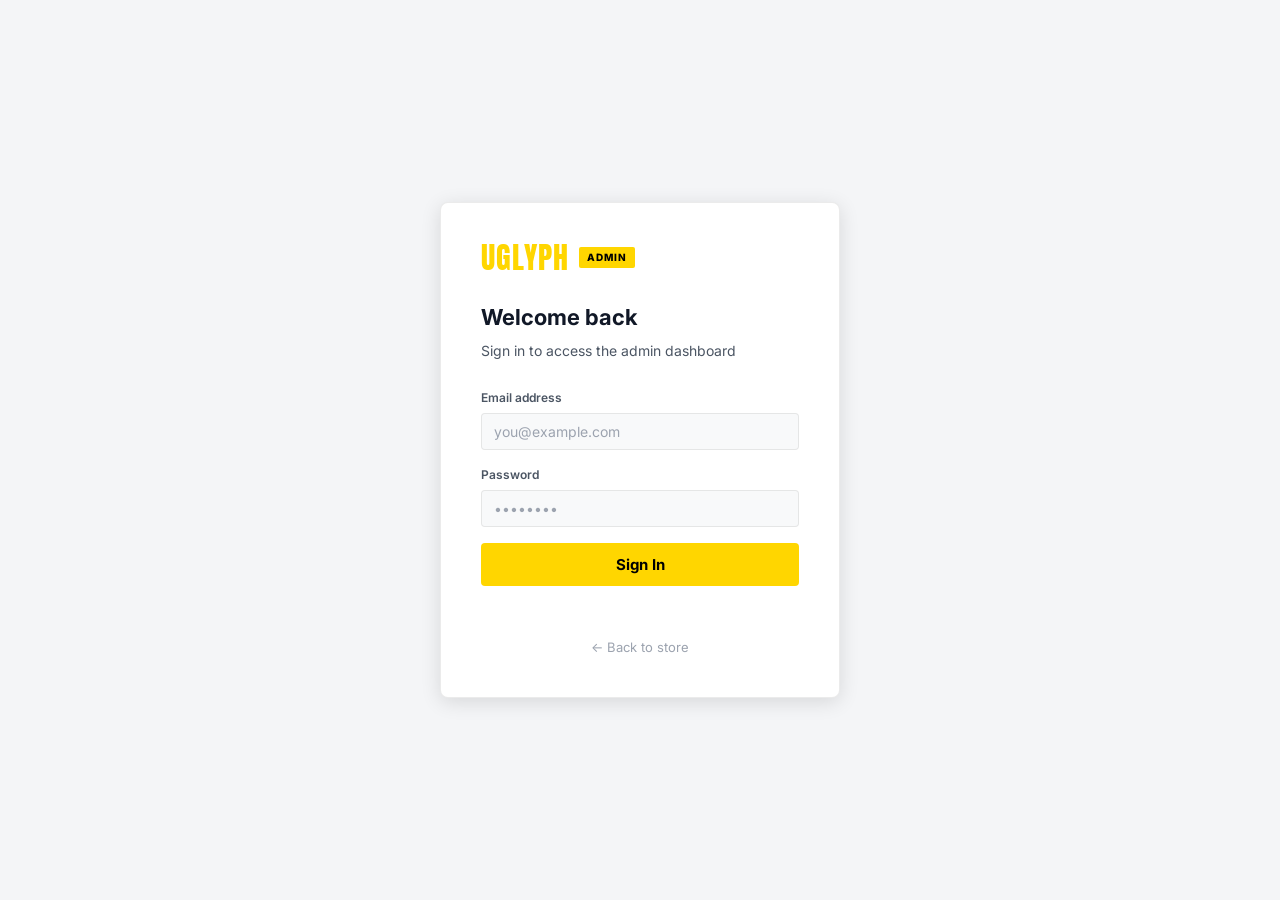
==== admin.html @ 0234ae50 "admin" ====
<!DOCTYPE html>
<html lang="en">
<head>
    <meta charset="UTF-8">
    <meta name="viewport" content="width=device-width, initial-scale=1.0">
    <title>UGLYPH Admin</title>
    <link rel="preconnect" href="https://fonts.googleapis.com">
    <link rel="preconnect" href="https://fonts.gstatic.com" crossorigin>
    <link href="https://fonts.googleapis.com/css2?family=Anton&family=Inter:wght@400;500;600;700&family=JetBrains+Mono:wght@400;500;700&display=swap" rel="stylesheet">
    <link rel="stylesheet" href="admin.css">
</head>
<body>

<!-- ======================================================  AUTH GATE  -->
<div id="authGate" class="auth-screen">
    <div class="auth-card">
        <div class="auth-brand">
            <span class="brand-font auth-logo">UGLYPH</span>
            <span class="auth-pill">ADMIN</span>
        </div>
        <h1 class="auth-title">Welcome back</h1>
        <p class="auth-subtitle">Sign in to access the admin dashboard</p>
        <form id="adminLoginForm" class="auth-form">
            <div class="field-group">
                <label class="field-label">Email address</label>
                <input type="email" id="adminEmail" class="field-input" placeholder="you@example.com" required autocomplete="email">
            </div>
            <div class="field-group">
                <label class="field-label">Password</label>
                <input type="password" id="adminPassword" class="field-input" placeholder="••••••••" required autocomplete="current-password">
            </div>
            <button type="submit" class="btn-primary btn-full">Sign In</button>
        </form>
        <p id="authStatus" class="auth-feedback"></p>
        <a href="index.html" class="auth-back">← Back to store</a>
    </div>
</div>

<!-- ====================================================== ACCESS DENIED  -->
<div id="accessDenied" class="auth-screen" style="display:none;">
    <div class="auth-card denied-card">
        <div class="denied-icon">🔒</div>
        <h1 class="auth-title">Access Denied</h1>
        <p class="auth-subtitle">Your account doesn't have admin privileges.</p>
        <div class="denied-hint">
            <p>Run this SQL in Supabase to grant access:</p>
            <code>UPDATE auth.users SET raw_app_meta_data = raw_app_meta_data || '{"role":"admin"}' WHERE email = 'your@email.com';</code>
        </div>
        <button id="deniedLogoutBtn" class="btn-outline btn-full">Logout & Try Again</button>
    </div>
</div>

<!-- ====================================================== ADMIN PANEL  -->
<div id="adminPanel" class="admin-layout" style="display:none;">

    <!-- Sidebar -->
    <aside class="sidebar" id="sidebar">
        <div class="sidebar-top">
            <div class="sidebar-brand">
                <a href="index.html" class="sidebar-logo-link">
                    <span class="brand-font sidebar-logo">UGLYPH</span>
                </a>
                <span class="sidebar-role-pill">ADMIN</span>
            </div>

            <nav class="sidebar-nav">
                <button class="nav-item active" data-tab="dashboard">
                    <svg width="18" height="18" viewBox="0 0 24 24" fill="none" stroke="currentColor" stroke-width="2" stroke-linecap="round"><rect x="3" y="3" width="7" height="7" rx="1"/><rect x="14" y="3" width="7" height="7" rx="1"/><rect x="14" y="14" width="7" height="7" rx="1"/><rect x="3" y="14" width="7" height="7" rx="1"/></svg>
                    <span>Dashboard</span>
                </button>
                <button class="nav-item" data-tab="products">
                    <svg width="18" height="18" viewBox="0 0 24 24" fill="none" stroke="currentColor" stroke-width="2" stroke-linecap="round"><path d="M6 2L3 6v14a2 2 0 0 0 2 2h14a2 2 0 0 0 2-2V6l-3-4z"/><line x1="3" y1="6" x2="21" y2="6"/><path d="M16 10a4 4 0 0 1-8 0"/></svg>
                    <span>Products</span>
                </button>
                <button class="nav-item" data-tab="orders">
                    <svg width="18" height="18" viewBox="0 0 24 24" fill="none" stroke="currentColor" stroke-width="2" stroke-linecap="round"><path d="M9 11l3 3L22 4"/><path d="M21 12v7a2 2 0 0 1-2 2H5a2 2 0 0 1-2-2V5a2 2 0 0 1 2-2h11"/></svg>
                    <span>Orders</span>
                    <span id="pendingBadge" class="nav-badge" style="display:none;"></span>
                </button>
                <button class="nav-item" data-tab="events">
                    <svg width="18" height="18" viewBox="0 0 24 24" fill="none" stroke="currentColor" stroke-width="2" stroke-linecap="round"><rect x="3" y="4" width="18" height="18" rx="2"/><line x1="16" y1="2" x2="16" y2="6"/><line x1="8" y1="2" x2="8" y2="6"/><line x1="3" y1="10" x2="21" y2="10"/></svg>
                    <span>Events</span>
                </button>
            </nav>
        </div>

        <div class="sidebar-bottom">
            <div class="user-card">
                <div class="user-avatar" id="userAvatarInitial">A</div>
                <div class="user-info">
                    <p id="adminUserDisplay" class="user-email">Loading...</p>
                    <p class="user-role">Administrator</p>
                </div>
            </div>
            <button id="adminLogoutBtn" class="sidebar-logout">
                <svg width="16" height="16" viewBox="0 0 24 24" fill="none" stroke="currentColor" stroke-width="2" stroke-linecap="round"><path d="M9 21H5a2 2 0 0 1-2-2V5a2 2 0 0 1 2-2h4"/><polyline points="16 17 21 12 16 7"/><line x1="21" y1="12" x2="9" y2="12"/></svg>
                Sign out
            </button>
        </div>
    </aside>

    <!-- Mobile overlay -->
    <div class="sidebar-overlay" id="sidebarOverlay" onclick="closeSidebar()"></div>

    <!-- Main content -->
    <div class="main-wrap">

        <!-- Topbar -->
        <header class="topbar">
            <div class="topbar-left">
                <button class="hamburger" id="hamburgerBtn" onclick="toggleSidebar()">
                    <svg width="20" height="20" viewBox="0 0 24 24" fill="none" stroke="currentColor" stroke-width="2.5" stroke-linecap="round"><line x1="3" y1="6" x2="21" y2="6"/><line x1="3" y1="12" x2="21" y2="12"/><line x1="3" y1="18" x2="21" y2="18"/></svg>
                </button>
                <h1 id="pageTitle" class="page-title">Dashboard</h1>
            </div>
            <div id="topbarAction" class="topbar-action"></div>
        </header>

        <!-- Tab panels -->
        <main class="content">

            <!-- ===================================================== DASHBOARD -->
            <div class="tab-panel active" id="tab-dashboard">

                <div class="stats-grid">
                    <div class="stat-card">
                        <div class="stat-icon stat-icon-blue">
                            <svg width="20" height="20" viewBox="0 0 24 24" fill="none" stroke="currentColor" stroke-width="2" stroke-linecap="round"><path d="M6 2L3 6v14a2 2 0 0 0 2 2h14a2 2 0 0 0 2-2V6l-3-4z"/><line x1="3" y1="6" x2="21" y2="6"/></svg>
                        </div>
                        <div>
                            <p class="stat-label">Total Orders</p>
                            <p class="stat-value" id="kpiTotal">—</p>
                        </div>
                    </div>
                    <div class="stat-card stat-card-warn">
                        <div class="stat-icon stat-icon-orange">
                            <svg width="20" height="20" viewBox="0 0 24 24" fill="none" stroke="currentColor" stroke-width="2" stroke-linecap="round"><circle cx="12" cy="12" r="10"/><line x1="12" y1="8" x2="12" y2="12"/><line x1="12" y1="16" x2="12.01" y2="16"/></svg>
                        </div>
                        <div>
                            <p class="stat-label">Pending Verification</p>
                            <p class="stat-value" id="kpiPending">—</p>
                        </div>
                    </div>
                    <div class="stat-card">
                        <div class="stat-icon stat-icon-purple">
                            <svg width="20" height="20" viewBox="0 0 24 24" fill="none" stroke="currentColor" stroke-width="2" stroke-linecap="round"><path d="M20.59 13.41l-7.17 7.17a2 2 0 0 1-2.83 0L2 12V2h10l8.59 8.59a2 2 0 0 1 0 2.82z"/><line x1="7" y1="7" x2="7.01" y2="7"/></svg>
                        </div>
                        <div>
                            <p class="stat-label">Active Products</p>
                            <p class="stat-value" id="kpiProducts">—</p>
                        </div>
                    </div>
                    <div class="stat-card stat-card-success">
                        <div class="stat-icon stat-icon-green">
                            <svg width="20" height="20" viewBox="0 0 24 24" fill="none" stroke="currentColor" stroke-width="2" stroke-linecap="round"><line x1="12" y1="1" x2="12" y2="23"/><path d="M17 5H9.5a3.5 3.5 0 0 0 0 7h5a3.5 3.5 0 0 1 0 7H6"/></svg>
                        </div>
                        <div>
                            <p class="stat-label">Confirmed Revenue</p>
                            <p class="stat-value" id="kpiRevenue">—</p>
                        </div>
                    </div>
                </div>

                <div class="section-card">
                    <div class="section-card-header">
                        <h2 class="section-card-title">Recent Orders</h2>
                        <button class="btn-ghost" onclick="switchTab('orders')">View all →</button>
                    </div>
                    <div id="recentOrdersList">
                        <div class="skeleton-list">
                            <div class="skeleton-row"></div>
                            <div class="skeleton-row"></div>
                            <div class="skeleton-row"></div>
                        </div>
                    </div>
                </div>

            </div>

            <!-- ===================================================== PRODUCTS -->
            <div class="tab-panel" id="tab-products">

                <!-- Add/Edit Product Form -->
                <div id="productForm" class="form-card" style="display:none;">
                    <div class="form-card-header">
                        <div>
                            <h2 class="form-card-title" id="productFormTitle">Add New Product</h2>
                            <p class="form-card-sub">Fill in the details below to add a product to the surplus market.</p>
                        </div>
                        <button class="icon-btn" id="closeProductForm" title="Close">
                            <svg width="18" height="18" viewBox="0 0 24 24" fill="none" stroke="currentColor" stroke-width="2.5" stroke-linecap="round"><line x1="18" y1="6" x2="6" y2="18"/><line x1="6" y1="6" x2="18" y2="18"/></svg>
                        </button>
                    </div>
                    <input type="hidden" id="editProductId">

                    <div class="form-body">
                        <div class="form-section-block">
                            <h3 class="form-section-label">Product Info</h3>
                            <div class="form-grid-2">
                                <div class="field-group">
                                    <label class="field-label">Product Name <span class="required">*</span></label>
                                    <input type="text" id="pName" class="field-input" placeholder="e.g. Century Tuna Flakes">
                                </div>
                                <div class="field-group">
                                    <label class="field-label">Crate Code / SKU</label>
                                    <input type="text" id="pCrateCode" class="field-input" placeholder="e.g. CTF-185-SR">
                                </div>
                                <div class="field-group span-2">
                                    <label class="field-label">Description</label>
                                    <textarea id="pDesc" class="field-input field-textarea" placeholder="Describe this surplus batch..."></textarea>
                                </div>
                                <div class="field-group span-2">
                                    <label class="field-label">Image URL <span class="field-optional">(optional)</span></label>
                                    <input type="url" id="pImage" class="field-input" placeholder="https://...">
                                </div>
                            </div>
                        </div>

                        <div class="form-section-block">
                            <h3 class="form-section-label">Pricing</h3>
                            <div class="pricing-panel">
                                <div class="pricing-panel-row">
                                    <div class="field-group">
                                        <label class="field-label">Regular Price (₱ / kg) <span class="required">*</span></label>
                                        <div class="input-prefix-wrap">
                                            <span class="input-prefix">₱</span>
                                            <input type="number" id="pMarketPrice" class="field-input has-prefix" placeholder="0.00" step="0.01" min="0">
                                        </div>
                                    </div>
                                    <div class="pricing-arrow">
                                        <svg width="20" height="20" viewBox="0 0 24 24" fill="none" stroke="currentColor" stroke-width="2" stroke-linecap="round"><line x1="5" y1="12" x2="19" y2="12"/><polyline points="12 5 19 12 12 19"/></svg>
                                    </div>
                                    <div class="field-group">
                                        <label class="field-label">Discount %</label>
                                        <div class="input-suffix-wrap">
                                            <input type="number" id="pDiscountPct" class="field-input has-suffix" placeholder="e.g. 40" step="1" min="0" max="99">
                                            <span class="input-suffix">%</span>
                                        </div>
                                        <p class="field-hint">Auto-calculates surplus price</p>
                                    </div>
                                    <div class="pricing-arrow">
                                        <svg width="20" height="20" viewBox="0 0 24 24" fill="none" stroke="currentColor" stroke-width="2" stroke-linecap="round"><line x1="5" y1="12" x2="19" y2="12"/><polyline points="12 5 19 12 12 19"/></svg>
                                    </div>
                                    <div class="field-group">
                                        <label class="field-label">Surplus Price (₱ / kg) <span class="required">*</span></label>
                                        <div class="input-prefix-wrap">
                                            <span class="input-prefix surplus-prefix">₱</span>
                                            <input type="number" id="pRescuePrice" class="field-input has-prefix surplus-input" placeholder="0.00" step="0.01" min="0">
                                        </div>
                                    </div>
                                </div>
                                <div class="field-group" style="max-width:240px;">
                                    <label class="field-label">Max Qty per Customer (kg)</label>
                                    <input type="number" id="pMaxQty" class="field-input" placeholder="0 = no limit" step="1" min="0" value="0">
                                </div>
                            </div>
                        </div>

                        <div class="form-section-block">
                            <div class="form-section-head-row">
                                <div>
                                    <h3 class="form-section-label">Variants & Stock</h3>
                                    <p class="field-hint">Define available pack types and their stock levels in kg.</p>
                                </div>
                                <button type="button" class="btn-ghost-sm" id="addVariantRowBtn">+ Add variant</button>
                            </div>
                            <div class="variants-header">
                                <span>Pack Type</span>
                                <span>Stock (kg)</span>
                                <span></span>
                            </div>
                            <div id="variantsContainer"></div>
                        </div>

                        <div class="form-section-block form-section-inline">
                            <div>
                                <h3 class="form-section-label">Visibility</h3>
                                <p class="field-hint">Active products are visible to customers on the storefront.</p>
                            </div>
                            <label class="toggle-switch">
                                <input type="checkbox" id="pIsActive" checked>
                                <span class="toggle-knob"></span>
                                <span class="toggle-text">Active</span>
                            </label>
                        </div>
                    </div>

                    <div class="form-footer">
                        <button class="btn-primary" id="saveProductBtn">Save Product</button>
                        <button class="btn-ghost" id="cancelProductBtn">Cancel</button>
                        <span id="productSaveStatus" class="save-feedback"></span>
                    </div>
                </div>

                <!-- Products Table -->
                <div class="section-card" id="productsTableWrap">
                    <div class="section-card-header">
                        <h2 class="section-card-title">All Products</h2>
                        <button class="btn-primary" id="addProductBtn">
                            <svg width="14" height="14" viewBox="0 0 24 24" fill="none" stroke="currentColor" stroke-width="3" stroke-linecap="round"><line x1="12" y1="5" x2="12" y2="19"/><line x1="5" y1="12" x2="19" y2="12"/></svg>
                            Add Product
                        </button>
                    </div>
                    <div id="productsLoading" class="empty-state">
                        <div class="skeleton-list">
                            <div class="skeleton-row"></div>
                            <div class="skeleton-row"></div>
                            <div class="skeleton-row"></div>
                        </div>
                    </div>
                    <div class="table-wrap">
                        <table class="data-table" id="productsTable" style="display:none;">
                            <thead>
                                <tr>
                                    <th>Product</th>
                                    <th>Regular Price</th>
                                    <th>Surplus Price</th>
                                    <th>Discount</th>
                                    <th>Max Qty</th>
                                    <th>Variants</th>
                                    <th>Status</th>
                                    <th>Actions</th>
                                </tr>
                            </thead>
                            <tbody id="productsTableBody"></tbody>
                        </table>
                    </div>
                </div>

            </div>

            <!-- ===================================================== ORDERS -->
            <div class="tab-panel" id="tab-orders">

                <!-- Status Pipeline -->
                <div class="order-pipeline">
                    <button class="pipeline-step active" data-status="PENDING" onclick="filterOrders('PENDING', this)">
                        <span class="pipeline-dot dot-orange"></span>
                        Pending
                        <span class="pipeline-count" id="cnt-PENDING">—</span>
                    </button>
                    <div class="pipeline-connector"></div>
                    <button class="pipeline-step" data-status="VERIFIED" onclick="filterOrders('VERIFIED', this)">
                        <span class="pipeline-dot dot-green"></span>
                        Verified
                        <span class="pipeline-count" id="cnt-VERIFIED">—</span>
                    </button>
                    <div class="pipeline-connector"></div>
                    <button class="pipeline-step" data-status="PACKAGING" onclick="filterOrders('PACKAGING', this)">
                        <span class="pipeline-dot dot-blue"></span>
                        Packaging
                        <span class="pipeline-count" id="cnt-PACKAGING">—</span>
                    </button>
                    <div class="pipeline-connector"></div>
                    <button class="pipeline-step" data-status="SHIPPING" onclick="filterOrders('SHIPPING', this)">
                        <span class="pipeline-dot dot-purple"></span>
                        Shipping
                        <span class="pipeline-count" id="cnt-SHIPPING">—</span>
                    </button>
                    <div class="pipeline-connector"></div>
                    <button class="pipeline-step" data-status="DELIVERED" onclick="filterOrders('DELIVERED', this)">
                        <span class="pipeline-dot dot-grey"></span>
                        Delivered
                        <span class="pipeline-count" id="cnt-DELIVERED">—</span>
                    </button>
                    <button class="pipeline-step pipeline-step-sm" data-status="REJECTED" onclick="filterOrders('REJECTED', this)">
                        <span class="pipeline-dot dot-red"></span>
                        Rejected
                    </button>
                    <button class="pipeline-step pipeline-step-sm" data-status="ALL" onclick="filterOrders('ALL', this)">
                        All
                    </button>
                    <button class="btn-ghost-sm" id="refreshOrdersBtn" style="margin-left:auto;">
                        <svg width="14" height="14" viewBox="0 0 24 24" fill="none" stroke="currentColor" stroke-width="2.5" stroke-linecap="round"><path d="M21 12a9 9 0 0 0-9-9 9.75 9.75 0 0 0-6.74 2.74L3 8"/><path d="M3 3v5h5"/><path d="M3 12a9 9 0 0 0 9 9 9.75 9.75 0 0 0 6.74-2.74L21 16"/><path d="M16 21v-5h5"/></svg>
                        Refresh
                    </button>
                </div>

                <input type="hidden" id="orderStatusFilter" value="PENDING">

                <div id="ordersContainer">
                    <div class="empty-state">
                        <p>Select a status above to view orders.</p>
                    </div>
                </div>

            </div>

            <!-- ===================================================== EVENTS -->
            <div class="tab-panel" id="tab-events">

                <!-- Add/Edit Event Form -->
                <div id="eventForm" class="form-card" style="display:none;">
                    <div class="form-card-header">
                        <div>
                            <h2 class="form-card-title" id="eventFormTitle">Add New Event</h2>
                            <p class="form-card-sub">Create a new event or sale drop for customers.</p>
                        </div>
                        <button class="icon-btn" id="closeEventForm" title="Close">
                            <svg width="18" height="18" viewBox="0 0 24 24" fill="none" stroke="currentColor" stroke-width="2.5" stroke-linecap="round"><line x1="18" y1="6" x2="6" y2="18"/><line x1="6" y1="6" x2="18" y2="18"/></svg>
                        </button>
                    </div>
                    <input type="hidden" id="editEventId">

                    <div class="form-body">
                        <div class="form-section-block">
                            <h3 class="form-section-label">Event Details</h3>
                            <div class="form-grid-2">
                                <div class="field-group span-2">
                                    <label class="field-label">Event Title <span class="required">*</span></label>
                                    <input type="text" id="eName" class="field-input" placeholder="e.g. Mega Surplus Drop">
                                </div>
                                <div class="field-group">
                                    <label class="field-label">Date & Time <span class="required">*</span></label>
                                    <input type="datetime-local" id="eDate" class="field-input">
                                </div>
                                <div class="field-group">
                                    <label class="field-label">Location</label>
                                    <input type="text" id="eLocation" class="field-input" placeholder="e.g. Warehouse A, Cavite">
                                </div>
                                <div class="field-group span-2">
                                    <label class="field-label">Description</label>
                                    <textarea id="eDesc" class="field-input field-textarea" placeholder="Describe the event..."></textarea>
                                </div>
                                <div class="field-group span-2">
                                    <label class="field-label">Image URL <span class="field-optional">(optional)</span></label>
                                    <input type="url" id="eImage" class="field-input" placeholder="https://...">
                                </div>
                            </div>
                        </div>
                        <div class="form-section-block form-section-inline">
                            <div>
                                <h3 class="form-section-label">Publish Status</h3>
                                <p class="field-hint">Published events are visible to customers on the site.</p>
                            </div>
                            <label class="toggle-switch">
                                <input type="checkbox" id="eIsActive" checked>
                                <span class="toggle-knob"></span>
                                <span class="toggle-text">Published</span>
                            </label>
                        </div>
                    </div>

                    <div class="form-footer">
                        <button class="btn-primary" id="saveEventBtn">Save Event</button>
                        <button class="btn-ghost" id="cancelEventBtn">Cancel</button>
                        <span id="eventSaveStatus" class="save-feedback"></span>
                    </div>
                </div>

                <!-- Events Grid -->
                <div class="section-card">
                    <div class="section-card-header">
                        <h2 class="section-card-title">All Events</h2>
                        <button class="btn-primary" id="addEventBtn">
                            <svg width="14" height="14" viewBox="0 0 24 24" fill="none" stroke="currentColor" stroke-width="3" stroke-linecap="round"><line x1="12" y1="5" x2="12" y2="19"/><line x1="5" y1="12" x2="19" y2="12"/></svg>
                            Add Event
                        </button>
                    </div>
                    <div id="eventsLoading" class="empty-state">
                        <div class="skeleton-list"><div class="skeleton-row"></div><div class="skeleton-row"></div></div>
                    </div>
                    <div id="eventsGrid" class="events-grid"></div>
                </div>

            </div>

        </main>
    </div>
</div>

<!-- ====================================================== RECEIPT MODAL -->
<div id="receiptModal" class="modal-overlay" style="display:none;" onclick="closeReceiptModal(event)">
    <div class="modal-card">
        <div class="modal-card-header">
            <h3 class="modal-card-title">Payment Receipt</h3>
            <button class="icon-btn" onclick="document.getElementById('receiptModal').style.display='none'">
                <svg width="18" height="18" viewBox="0 0 24 24" fill="none" stroke="currentColor" stroke-width="2.5" stroke-linecap="round"><line x1="18" y1="6" x2="6" y2="18"/><line x1="6" y1="6" x2="18" y2="18"/></svg>
            </button>
        </div>
        <p id="receiptOrderInfo" class="receipt-order-id"></p>
        <div class="receipt-img-wrap">
            <img id="receiptImg" src="" alt="Payment Receipt" style="display:none;">
            <div id="receiptNoImg" class="receipt-empty">
                <svg width="40" height="40" viewBox="0 0 24 24" fill="none" stroke="currentColor" stroke-width="1.5" stroke-linecap="round" opacity="0.3"><rect x="3" y="3" width="18" height="18" rx="2"/><circle cx="8.5" cy="8.5" r="1.5"/><polyline points="21 15 16 10 5 21"/></svg>
                <p>No receipt uploaded by customer</p>
            </div>
        </div>
    </div>
</div>

<!-- ====================================================== TOASTS -->
<div id="adminToastContainer" class="toast-container"></div>

<script src="https://cdn.jsdelivr.net/npm/@supabase/supabase-js@2"></script>
<script src="admin.js"></script>
</body>
</html>
---- admin.css ----
/* ==========================================================================
   UGLYPH ADMIN — Design System
   Base unit: 8px  |  Sidebar: 256px  |  Font scale: 12/14/16/20/24/32
   ========================================================================== */

:root {
    --yellow:   #FFD600;
    --black:    #111111;
    --red:      #ef4444;
    --green:    #22c55e;
    --blue:     #3b82f6;
    --orange:   #f59e0b;
    --purple:   #a855f7;

    /* Light theme — easier to read, dark sidebar for brand */
    --bg:       #f4f5f7;
    --surface:  #ffffff;
    --surface2: #f8f9fa;
    --surface3: #f0f2f4;
    --border:   rgba(0,0,0,0.08);
    --border2:  rgba(0,0,0,0.15);

    --text:     #111827;
    --text-2:   #4b5563;
    --text-3:   #9ca3af;

    /* Sidebar stays dark for brand identity */
    --sidebar-bg:      #111111;
    --sidebar-border:  rgba(255,255,255,0.08);
    --sidebar-text:    #d1d5db;
    --sidebar-text-2:  #6b7280;
    --sidebar-surface: rgba(255,255,255,0.05);
    --sidebar-active:  rgba(255,214,0,0.12);

    --radius:    8px;
    --radius-sm: 4px;
    --sidebar-w: 256px;
    --topbar-h:  60px;
    --shadow:    0 1px 2px rgba(0,0,0,0.06), 0 2px 8px rgba(0,0,0,0.06);
    --shadow-lg: 0 4px 20px rgba(0,0,0,0.12);
}

/* ---------- Reset ---------- */
*, *::before, *::after { box-sizing: border-box; margin: 0; padding: 0; }
html, body { height: 100%; }
body {
    font-family: 'Inter', sans-serif;
    background: var(--bg);
    color: var(--text);
    font-size: 14px;
    line-height: 1.5;
    -webkit-font-smoothing: antialiased;
}
.brand-font { font-family: 'Anton', sans-serif; text-transform: uppercase; letter-spacing: 1px; }
a { text-decoration: none; color: inherit; }
button { font-family: inherit; cursor: pointer; border: none; background: none; }

/* ==========================================================================
   BUTTONS
   ========================================================================== */
.btn-primary {
    display: inline-flex; align-items: center; gap: 6px;
    background: var(--yellow);
    color: #000;
    font-weight: 700;
    font-size: 13px;
    padding: 8px 16px;
    border-radius: var(--radius-sm);
    border: none;
    cursor: pointer;
    transition: opacity 0.15s, transform 0.1s;
    white-space: nowrap;
}
.btn-primary:hover { opacity: 0.9; }
.btn-primary:active { transform: scale(0.98); }
.btn-primary.btn-full { width: 100%; justify-content: center; padding: 12px; font-size: 15px; }

.btn-outline {
    display: inline-flex; align-items: center; gap: 6px;
    background: transparent;
    color: var(--text-2);
    font-weight: 600;
    font-size: 13px;
    padding: 8px 16px;
    border-radius: var(--radius-sm);
    border: 1px solid var(--border2);
    cursor: pointer;
    transition: all 0.15s;
}
.btn-outline:hover { color: var(--text); border-color: var(--border2); background: var(--surface3); }
.btn-outline.btn-full { width: 100%; justify-content: center; padding: 12px; font-size: 15px; }

.btn-ghost {
    display: inline-flex; align-items: center; gap: 6px;
    background: transparent;
    color: var(--text-2);
    font-size: 13px;
    font-weight: 500;
    padding: 6px 10px;
    border-radius: var(--radius-sm);
    border: none;
    cursor: pointer;
    transition: all 0.15s;
}
.btn-ghost:hover { color: var(--text); background: var(--surface3); }

.btn-ghost-sm {
    display: inline-flex; align-items: center; gap: 5px;
    background: transparent;
    color: var(--text-2);
    font-size: 12px;
    font-weight: 500;
    padding: 5px 10px;
    border-radius: var(--radius-sm);
    border: 1px solid var(--border);
    cursor: pointer;
    transition: all 0.15s;
    white-space: nowrap;
}
.btn-ghost-sm:hover { color: var(--text); border-color: var(--border2); background: var(--surface3); }

.icon-btn {
    display: flex; align-items: center; justify-content: center;
    width: 32px; height: 32px;
    border-radius: var(--radius-sm);
    color: var(--text-2);
    transition: all 0.15s;
    flex-shrink: 0;
}
.icon-btn:hover { color: var(--text); background: var(--surface3); }

/* ==========================================================================
   AUTH SCREENS
   ========================================================================== */
.auth-screen {
    min-height: 100vh;
    display: flex;
    align-items: center;
    justify-content: center;
    padding: 24px;
    background: var(--bg);
}

.auth-card {
    background: var(--surface);
    border: 1px solid var(--border);
    border-radius: var(--radius);
    padding: 40px;
    width: 100%;
    max-width: 400px;
    box-shadow: var(--shadow-lg);
}

.auth-brand {
    display: flex;
    align-items: center;
    gap: 10px;
    margin-bottom: 28px;
}
.auth-logo { font-size: 30px; color: var(--yellow); line-height: 1; }
.auth-pill {
    background: var(--yellow);
    color: #000;
    font-size: 10px;
    font-weight: 800;
    padding: 3px 8px;
    border-radius: 2px;
    letter-spacing: 1px;
}

.auth-title { font-size: 22px; font-weight: 700; color: var(--text); margin-bottom: 6px; }
.auth-subtitle { font-size: 14px; color: var(--text-2); margin-bottom: 28px; }

.auth-form { display: flex; flex-direction: column; gap: 16px; }

.auth-feedback {
    margin-top: 14px;
    font-size: 13px;
    text-align: center;
    min-height: 18px;
    color: var(--text-2);
}
.auth-feedback.error { color: var(--red); }
.auth-feedback.loading { color: var(--text-2); }

.auth-back {
    display: block;
    text-align: center;
    margin-top: 20px;
    font-size: 13px;
    color: var(--text-3);
    transition: color 0.15s;
}
.auth-back:hover { color: var(--text-2); }

/* Access Denied */
.denied-card { text-align: center; }
.denied-icon { font-size: 48px; margin-bottom: 20px; }
.denied-hint {
    background: var(--surface2);
    border: 1px solid var(--border);
    border-radius: var(--radius-sm);
    padding: 16px;
    margin: 20px 0;
    text-align: left;
}
.denied-hint p { font-size: 12px; color: var(--text-2); margin-bottom: 8px; }
.denied-hint code {
    display: block;
    font-family: 'JetBrains Mono', monospace;
    font-size: 11px;
    color: var(--yellow);
    word-break: break-all;
    line-height: 1.6;
}

/* ==========================================================================
   ADMIN LAYOUT  (sidebar + main)
   ========================================================================== */
.admin-layout {
    display: flex;
    min-height: 100vh;
}

/* ---------- Sidebar ---------- */
.sidebar {
    width: var(--sidebar-w);
    background: var(--sidebar-bg);
    border-right: 1px solid var(--sidebar-border);
    display: flex;
    flex-direction: column;
    position: fixed;
    top: 0; left: 0;
    height: 100vh;
    z-index: 100;
    transition: transform 0.25s ease;
    overflow-y: auto;
}

.sidebar-top { flex: 1; padding: 20px 16px; display: flex; flex-direction: column; gap: 28px; }
.sidebar-bottom { padding: 16px; border-top: 1px solid var(--sidebar-border); }

.sidebar-brand {
    display: flex;
    align-items: center;
    justify-content: space-between;
    padding: 4px 8px 4px 4px;
}
.sidebar-logo-link { display: flex; align-items: center; gap: 2px; }
.sidebar-logo { font-size: 22px; color: var(--yellow); line-height: 1; }
.sidebar-role-pill {
    font-family: 'JetBrains Mono', monospace;
    font-size: 9px;
    font-weight: 700;
    letter-spacing: 1px;
    color: var(--sidebar-text-2);
    border: 1px solid var(--sidebar-border);
    padding: 2px 6px;
    border-radius: 2px;
}

.sidebar-nav {
    display: flex;
    flex-direction: column;
    gap: 2px;
}

.nav-item {
    display: flex;
    align-items: center;
    gap: 10px;
    padding: 10px 12px;
    border-radius: var(--radius-sm);
    font-size: 14px;
    font-weight: 500;
    color: var(--sidebar-text);
    transition: all 0.15s;
    text-align: left;
    position: relative;
}
.nav-item svg { flex-shrink: 0; opacity: 0.6; }
.nav-item:hover { background: var(--sidebar-surface); color: #fff; }
.nav-item:hover svg { opacity: 1; }
.nav-item.active {
    background: var(--sidebar-active);
    color: var(--yellow);
    font-weight: 600;
}
.nav-item.active svg { opacity: 1; color: var(--yellow); }

.nav-badge {
    margin-left: auto;
    background: var(--red);
    color: #fff;
    font-size: 11px;
    font-weight: 700;
    font-family: 'JetBrains Mono', monospace;
    padding: 1px 6px;
    border-radius: 10px;
    min-width: 20px;
    text-align: center;
}

/* User section */
.user-card {
    display: flex;
    align-items: center;
    gap: 10px;
    padding: 10px;
    border-radius: var(--radius-sm);
    background: var(--sidebar-surface);
    margin-bottom: 8px;
}
.user-avatar {
    width: 32px; height: 32px;
    background: var(--yellow);
    color: #000;
    font-weight: 800;
    font-size: 14px;
    border-radius: 50%;
    display: flex; align-items: center; justify-content: center;
    flex-shrink: 0;
}
.user-email {
    font-size: 12px;
    font-weight: 600;
    color: var(--sidebar-text);
    overflow: hidden;
    text-overflow: ellipsis;
    white-space: nowrap;
}
.user-role { font-size: 11px; color: var(--sidebar-text-2); margin-top: 1px; }

.sidebar-logout {
    display: flex;
    align-items: center;
    gap: 8px;
    width: 100%;
    padding: 8px 10px;
    border-radius: var(--radius-sm);
    font-size: 13px;
    color: var(--sidebar-text-2);
    transition: all 0.15s;
}
.sidebar-logout:hover { color: #f87171; background: rgba(239,68,68,0.1); }

/* Mobile overlay */
.sidebar-overlay {
    display: none;
    position: fixed;
    inset: 0;
    background: rgba(0,0,0,0.6);
    z-index: 99;
}

/* ---------- Main content ---------- */
.main-wrap {
    flex: 1;
    margin-left: var(--sidebar-w);
    display: flex;
    flex-direction: column;
    min-height: 100vh;
}

/* Topbar */
.topbar {
    height: var(--topbar-h);
    background: var(--surface);
    border-bottom: 1px solid var(--border);
    display: flex;
    align-items: center;
    justify-content: space-between;
    padding: 0 24px;
    position: sticky;
    top: 0;
    z-index: 50;
    box-shadow: 0 1px 3px rgba(0,0,0,0.04);
}
.topbar-left { display: flex; align-items: center; gap: 14px; }
.page-title { font-size: 18px; font-weight: 700; color: var(--text); }
.topbar-action { display: flex; align-items: center; gap: 10px; }

.hamburger {
    display: none;
    color: var(--text-2);
    padding: 4px;
}

/* Content area */
.content {
    flex: 1;
    padding: 28px 24px;
    max-width: 1200px;
    width: 100%;
}

.tab-panel { display: none; }
.tab-panel.active { display: flex; flex-direction: column; gap: 24px; }

/* ==========================================================================
   DASHBOARD — STATS GRID
   ========================================================================== */
.stats-grid {
    display: grid;
    grid-template-columns: repeat(4, 1fr);
    gap: 16px;
}

.stat-card {
    background: var(--surface);
    border: 1px solid var(--border);
    border-radius: var(--radius);
    padding: 20px;
    display: flex;
    align-items: center;
    gap: 16px;
    box-shadow: var(--shadow);
}
.stat-card-warn { border-color: rgba(245,158,11,0.2); }
.stat-card-success { border-color: rgba(34,197,94,0.15); }

.stat-icon {
    width: 44px; height: 44px;
    border-radius: var(--radius);
    display: flex; align-items: center; justify-content: center;
    flex-shrink: 0;
}
.stat-icon-blue   { background: rgba(59,130,246,0.12);  color: #60a5fa; }
.stat-icon-orange { background: rgba(245,158,11,0.12); color: #fbbf24; }
.stat-icon-purple { background: rgba(168,85,247,0.12); color: #c084fc; }
.stat-icon-green  { background: rgba(34,197,94,0.12);  color: #4ade80; }

.stat-label { font-size: 12px; color: var(--text-2); font-weight: 500; margin-bottom: 4px; }
.stat-value { font-size: 28px; font-weight: 800; color: var(--text); line-height: 1; }
.stat-card-warn .stat-value  { color: var(--orange); }
.stat-card-success .stat-value { color: var(--green); }

/* ==========================================================================
   SECTION CARD  (generic content wrapper)
   ========================================================================== */
.section-card {
    background: var(--surface);
    border: 1px solid var(--border);
    border-radius: var(--radius);
    overflow: hidden;
    box-shadow: var(--shadow);
}

.section-card-header {
    display: flex;
    align-items: center;
    justify-content: space-between;
    padding: 18px 20px;
    border-bottom: 1px solid var(--border);
}
.section-card-title { font-size: 15px; font-weight: 700; color: var(--text); }

/* Recent orders (dashboard) */
.recent-row {
    display: flex;
    align-items: center;
    padding: 12px 20px;
    border-bottom: 1px solid var(--border);
    gap: 12px;
    transition: background 0.1s;
}
.recent-row:last-child { border-bottom: none; }
.recent-row:hover { background: var(--surface2); }
.recent-customer { font-size: 14px; font-weight: 600; flex: 1; white-space: nowrap; overflow: hidden; text-overflow: ellipsis; }
.recent-id { font-family: 'JetBrains Mono', monospace; font-size: 11px; color: var(--text-3); margin-top: 2px; }
.recent-amount { font-family: 'JetBrains Mono', monospace; font-size: 14px; font-weight: 700; color: var(--yellow); white-space: nowrap; }

/* ==========================================================================
   DATA TABLE
   ========================================================================== */
.table-wrap { overflow-x: auto; }

.data-table {
    width: 100%;
    border-collapse: collapse;
    font-size: 13px;
}
.data-table th {
    text-align: left;
    padding: 10px 16px;
    font-size: 11px;
    font-weight: 700;
    text-transform: uppercase;
    letter-spacing: 0.5px;
    color: var(--text-3);
    border-bottom: 1px solid var(--border);
    white-space: nowrap;
    background: var(--surface2);
}
.data-table td {
    padding: 14px 16px;
    border-bottom: 1px solid var(--border);
    color: var(--text);
    vertical-align: middle;
}
.data-table tbody tr:last-child td { border-bottom: none; }
.data-table tbody tr:hover td { background: var(--surface2); }

.cell-product-name { font-weight: 600; font-size: 14px; }
.cell-product-sub  { font-size: 11px; color: var(--text-3); margin-top: 2px; font-family: 'JetBrains Mono', monospace; }
.cell-price        { font-family: 'JetBrains Mono', monospace; font-size: 13px; }
.cell-surplus      { font-family: 'JetBrains Mono', monospace; font-size: 13px; color: var(--yellow); font-weight: 700; }
.cell-discount     { font-family: 'JetBrains Mono', monospace; font-size: 12px; color: var(--orange); font-weight: 700; }

/* Row actions */
.row-actions { display: flex; gap: 6px; }
.row-btn {
    padding: 4px 10px;
    font-size: 11px;
    font-weight: 600;
    border-radius: var(--radius-sm);
    border: 1px solid var(--border);
    color: var(--text-2);
    transition: all 0.15s;
    background: transparent;
}
.row-btn:hover { background: var(--surface3); color: var(--text); }
.row-btn-edit:hover { color: var(--yellow); border-color: rgba(255,214,0,0.3); background: rgba(255,214,0,0.05); }
.row-btn-danger:hover { color: var(--red); border-color: rgba(239,68,68,0.3); background: rgba(239,68,68,0.05); }

/* ==========================================================================
   STATUS BADGES
   ========================================================================== */
.badge {
    display: inline-flex;
    align-items: center;
    gap: 5px;
    padding: 3px 8px;
    border-radius: 20px;
    font-size: 11px;
    font-weight: 600;
    letter-spacing: 0.3px;
    white-space: nowrap;
}
.badge::before { content: ''; width: 5px; height: 5px; border-radius: 50%; background: currentColor; flex-shrink: 0; }

.badge-PENDING   { background: #fef3c7; color: #92400e; }
.badge-VERIFIED  { background: #dcfce7; color: #166534; }
.badge-PACKAGING { background: #dbeafe; color: #1e40af; }
.badge-SHIPPING  { background: #f3e8ff; color: #6b21a8; }
.badge-DELIVERED { background: #f3f4f6; color: #6b7280; }
.badge-REJECTED  { background: #fee2e2; color: #991b1b; }
.badge-ACTIVE    { background: #dcfce7; color: #166534; }
.badge-INACTIVE  { background: #f3f4f6; color: #9ca3af; }

/* ==========================================================================
   ORDER PIPELINE
   ========================================================================== */
.order-pipeline {
    display: flex;
    align-items: center;
    gap: 4px;
    background: var(--surface);
    border: 1px solid var(--border);
    border-radius: var(--radius);
    padding: 12px 16px;
    overflow-x: auto;
    flex-wrap: nowrap;
    box-shadow: var(--shadow);
}

.pipeline-step {
    display: flex;
    align-items: center;
    gap: 6px;
    padding: 6px 12px;
    border-radius: var(--radius-sm);
    font-size: 13px;
    font-weight: 500;
    color: var(--text-2);
    white-space: nowrap;
    transition: all 0.15s;
    background: transparent;
}
.pipeline-step:hover { background: var(--surface2); color: var(--text); }
.pipeline-step.active { background: var(--surface3); color: var(--text); font-weight: 600; }

.pipeline-step-sm { font-size: 12px; padding: 5px 10px; }

.pipeline-dot {
    width: 7px; height: 7px;
    border-radius: 50%;
    flex-shrink: 0;
}
.dot-orange  { background: var(--orange); }
.dot-green   { background: var(--green); }
.dot-blue    { background: var(--blue); }
.dot-purple  { background: var(--purple); }
.dot-grey    { background: #555; }
.dot-red     { background: var(--red); }

.pipeline-count {
    background: var(--surface3);
    color: var(--text-2);
    font-size: 11px;
    font-weight: 700;
    font-family: 'JetBrains Mono', monospace;
    padding: 1px 6px;
    border-radius: 10px;
    min-width: 22px;
    text-align: center;
}

.pipeline-connector {
    width: 16px;
    height: 1px;
    background: var(--border);
    flex-shrink: 0;
}

/* ==========================================================================
   ORDER CARDS
   ========================================================================== */
.orders-list { display: flex; flex-direction: column; gap: 12px; }

.order-card {
    background: var(--surface);
    border: 1px solid var(--border);
    border-radius: var(--radius);
    overflow: hidden;
    box-shadow: var(--shadow);
    transition: border-color 0.15s;
}
.order-card:hover { border-color: var(--border2); }

.order-card-top {
    display: flex;
    align-items: center;
    justify-content: space-between;
    padding: 14px 18px;
    background: var(--surface2);
    border-bottom: 1px solid var(--border);
    flex-wrap: wrap;
    gap: 10px;
}

.order-header-left { display: flex; align-items: center; gap: 14px; }
.order-num { font-family: 'JetBrains Mono', monospace; font-size: 13px; font-weight: 700; color: var(--yellow); }
.order-date { font-size: 12px; color: var(--text-3); }
.order-header-right { display: flex; align-items: center; gap: 8px; }

.payment-tag {
    font-family: 'JetBrains Mono', monospace;
    font-size: 10px;
    font-weight: 600;
    letter-spacing: 0.5px;
    color: var(--text-3);
    background: var(--surface3);
    border: 1px solid var(--border);
    padding: 3px 8px;
    border-radius: 3px;
}

.order-card-body { padding: 16px 18px; }

.order-customer-row {
    display: flex;
    align-items: center;
    gap: 10px;
    margin-bottom: 14px;
}
.order-avatar {
    width: 36px; height: 36px;
    border-radius: 50%;
    background: var(--yellow);
    color: #000;
    font-size: 15px;
    font-weight: 800;
    display: flex; align-items: center; justify-content: center;
    flex-shrink: 0;
}
.order-customer-name { font-size: 15px; font-weight: 700; }
.order-customer-contact { font-size: 12px; color: var(--text-2); margin-top: 1px; }

.order-items-list { margin-bottom: 0; }
.order-item {
    display: flex;
    justify-content: space-between;
    align-items: center;
    padding: 8px 0;
    border-top: 1px solid var(--border);
    gap: 8px;
}
.order-item:first-child { border-top: none; }
.order-item-name { font-size: 13px; font-weight: 500; }
.order-item-variant { font-size: 12px; color: var(--text-3); margin-top: 1px; }
.order-item-price { font-family: 'JetBrains Mono', monospace; font-size: 13px; color: var(--yellow); font-weight: 700; white-space: nowrap; }

.order-card-footer {
    display: flex;
    align-items: center;
    justify-content: space-between;
    padding: 14px 18px;
    border-top: 1px solid var(--border);
    flex-wrap: wrap;
    gap: 10px;
    background: var(--surface2);
}
.order-total { font-size: 18px; font-weight: 800; color: var(--yellow); font-family: 'JetBrains Mono', monospace; }
.order-total-label { font-size: 11px; color: var(--text-3); font-weight: 500; margin-right: 6px; }

.order-actions { display: flex; gap: 8px; flex-wrap: wrap; }
.order-action {
    padding: 7px 14px;
    border-radius: var(--radius-sm);
    font-size: 12px;
    font-weight: 600;
    border: 1px solid;
    cursor: pointer;
    transition: all 0.15s;
    white-space: nowrap;
    background: transparent;
}
.order-action:disabled { opacity: 0.5; cursor: not-allowed; }
.oa-verify    { color: #166534; border-color: #86efac; background: #f0fdf4; }
.oa-verify:hover { background: #dcfce7; }
.oa-packaging { color: #1e40af; border-color: #93c5fd; background: #eff6ff; }
.oa-packaging:hover { background: #dbeafe; }
.oa-shipping  { color: #6b21a8; border-color: #d8b4fe; background: #faf5ff; }
.oa-shipping:hover { background: #f3e8ff; }
.oa-delivered { color: var(--text-2); border-color: var(--border2); background: var(--surface2); }
.oa-delivered:hover { background: var(--surface3); }
.oa-reject    { color: #991b1b; border-color: #fca5a5; background: #fef2f2; }
.oa-reject:hover { background: #fee2e2; }
.oa-receipt   { color: var(--text-2); border-color: var(--border2); background: var(--surface2); }
.oa-receipt:hover { background: var(--surface3); color: var(--text); }

/* ==========================================================================
   FORM CARD
   ========================================================================== */
.form-card {
    background: var(--surface);
    border: 1px solid var(--border);
    border-radius: var(--radius);
    overflow: hidden;
    box-shadow: var(--shadow);
}
.form-card-header {
    display: flex;
    align-items: flex-start;
    justify-content: space-between;
    padding: 20px 24px;
    border-bottom: 1px solid var(--border);
    gap: 12px;
}
.form-card-title { font-size: 17px; font-weight: 700; color: var(--text); }
.form-card-sub { font-size: 13px; color: var(--text-2); margin-top: 3px; }

.form-body { padding: 24px; display: flex; flex-direction: column; gap: 0; }

.form-section-block {
    padding: 20px 0;
    border-bottom: 1px solid var(--border);
}
.form-section-block:first-child { padding-top: 0; }
.form-section-block:last-child { border-bottom: none; padding-bottom: 0; }

.form-section-label {
    font-size: 12px;
    font-weight: 700;
    text-transform: uppercase;
    letter-spacing: 0.5px;
    color: var(--text-3);
    margin-bottom: 14px;
}
.form-section-head-row {
    display: flex;
    justify-content: space-between;
    align-items: flex-start;
    margin-bottom: 14px;
    gap: 10px;
}
.form-section-head-row .form-section-label { margin-bottom: 4px; }
.form-section-inline {
    display: flex;
    justify-content: space-between;
    align-items: center;
    gap: 20px;
}

.form-footer {
    display: flex;
    align-items: center;
    gap: 10px;
    padding: 18px 24px;
    border-top: 1px solid var(--border);
    background: var(--surface2);
}
.save-feedback { font-size: 13px; color: var(--text-2); margin-left: 4px; }
.save-feedback.success { color: var(--green); }
.save-feedback.error { color: var(--red); }

/* ==========================================================================
   FIELD COMPONENTS
   ========================================================================== */
.form-grid-2 {
    display: grid;
    grid-template-columns: 1fr 1fr;
    gap: 16px;
}
.span-2 { grid-column: span 2; }

.field-group { display: flex; flex-direction: column; gap: 6px; }
.field-label {
    font-size: 12px;
    font-weight: 600;
    color: var(--text-2);
}
.required { color: var(--red); margin-left: 2px; }
.field-optional { color: var(--text-3); font-weight: 400; }

.field-input {
    width: 100%;
    background: var(--surface2);
    border: 1px solid var(--border);
    border-radius: var(--radius-sm);
    color: var(--text);
    font-family: inherit;
    font-size: 14px;
    padding: 9px 12px;
    outline: none;
    transition: border-color 0.15s, box-shadow 0.15s;
    -webkit-appearance: none;
}
.field-input:focus {
    border-color: var(--yellow);
    box-shadow: 0 0 0 3px rgba(255,214,0,0.08);
}
.field-input::placeholder { color: var(--text-3); }
.field-textarea { resize: vertical; min-height: 80px; }
.field-hint { font-size: 11px; color: var(--text-3); }

/* Prefix / Suffix inputs */
.input-prefix-wrap, .input-suffix-wrap { position: relative; }
.input-prefix, .input-suffix {
    position: absolute; top: 50%; transform: translateY(-50%);
    font-size: 13px; color: var(--text-3); font-weight: 600;
    pointer-events: none;
}
.input-prefix { left: 10px; }
.input-suffix { right: 10px; }
.field-input.has-prefix { padding-left: 26px; }
.field-input.has-suffix { padding-right: 30px; }
.surplus-prefix { color: var(--yellow); }
.surplus-input { color: var(--yellow); font-weight: 700; border-color: rgba(255,214,0,0.3); background: rgba(255,214,0,0.04); }
.surplus-input:focus { border-color: var(--yellow); box-shadow: 0 0 0 3px rgba(255,214,0,0.1); }

/* Pricing panel */
.pricing-panel { display: flex; flex-direction: column; gap: 16px; }
.pricing-panel-row {
    display: flex;
    align-items: flex-end;
    gap: 10px;
    flex-wrap: wrap;
}
.pricing-arrow {
    color: var(--text-3);
    padding-bottom: 9px;
    flex-shrink: 0;
}

/* Variants */
.variants-header {
    display: grid;
    grid-template-columns: 1fr 140px 36px;
    gap: 8px;
    padding: 0 0 6px;
    font-size: 11px;
    font-weight: 600;
    text-transform: uppercase;
    letter-spacing: 0.5px;
    color: var(--text-3);
}

.variant-row {
    display: grid;
    grid-template-columns: 1fr 140px 36px;
    gap: 8px;
    margin-bottom: 8px;
    align-items: start;
}
.variant-row .field-input { font-size: 13px; }

.remove-variant {
    width: 36px; height: 36px;
    border-radius: var(--radius-sm);
    color: var(--text-3);
    border: 1px solid var(--border);
    display: flex; align-items: center; justify-content: center;
    transition: all 0.15s;
    font-size: 16px;
}
.remove-variant:hover { color: var(--red); border-color: rgba(239,68,68,0.3); background: rgba(239,68,68,0.06); }

/* Toggle switch */
.toggle-switch {
    display: flex;
    align-items: center;
    gap: 10px;
    cursor: pointer;
    flex-shrink: 0;
}
.toggle-switch input[type="checkbox"] { display: none; }
.toggle-knob {
    width: 40px; height: 22px;
    background: var(--surface3);
    border: 1px solid var(--border2);
    border-radius: 11px;
    position: relative;
    transition: all 0.2s;
    flex-shrink: 0;
}
.toggle-knob::after {
    content: '';
    position: absolute;
    left: 3px; top: 3px;
    width: 14px; height: 14px;
    border-radius: 50%;
    background: var(--text-3);
    transition: all 0.2s;
}
.toggle-switch input:checked + .toggle-knob { background: var(--yellow); border-color: var(--yellow); }
.toggle-switch input:checked + .toggle-knob::after { left: 21px; background: #000; }
.toggle-text { font-size: 14px; font-weight: 500; color: var(--text-2); }
.toggle-switch:has(input:checked) .toggle-text { color: var(--text); }

/* ==========================================================================
   EVENTS GRID
   ========================================================================== */
.events-grid {
    display: grid;
    grid-template-columns: repeat(auto-fill, minmax(300px, 1fr));
    gap: 16px;
    padding: 16px;
}

.event-card {
    background: var(--surface2);
    border: 1px solid var(--border);
    border-radius: var(--radius);
    overflow: hidden;
    transition: border-color 0.15s;
}
.event-card:hover { border-color: var(--border2); }

.event-img {
    height: 130px;
    background: var(--surface3);
    display: flex; align-items: center; justify-content: center;
    background-size: cover; background-position: center;
    border-bottom: 1px solid var(--border);
    position: relative;
}
.event-img-placeholder { font-family: 'Anton', sans-serif; font-size: 36px; color: var(--text-3); letter-spacing: 2px; }
.event-img .badge { position: absolute; top: 10px; right: 10px; }

.event-body { padding: 14px 16px; }
.event-title { font-size: 16px; font-weight: 700; margin-bottom: 6px; }
.event-meta { font-size: 12px; color: var(--text-2); margin-bottom: 8px; }
.event-desc { font-size: 13px; color: var(--text-2); display: -webkit-box; -webkit-line-clamp: 2; -webkit-box-orient: vertical; overflow: hidden; margin-bottom: 14px; }

.event-footer {
    display: flex;
    gap: 6px;
    padding: 12px 16px;
    border-top: 1px solid var(--border);
    background: var(--surface);
}

/* ==========================================================================
   RECEIPT MODAL
   ========================================================================== */
.modal-overlay {
    position: fixed; inset: 0;
    background: rgba(0,0,0,0.7);
    backdrop-filter: blur(4px);
    z-index: 500;
    display: flex;
    align-items: center;
    justify-content: center;
    padding: 20px;
}

.modal-card {
    background: var(--surface);
    border: 1px solid var(--border);
    border-radius: var(--radius);
    width: 100%;
    max-width: 500px;
    max-height: 90vh;
    overflow-y: auto;
    box-shadow: var(--shadow-lg);
}
.modal-card-header {
    display: flex;
    align-items: center;
    justify-content: space-between;
    padding: 16px 20px;
    border-bottom: 1px solid var(--border);
}
.modal-card-title { font-size: 16px; font-weight: 700; }
.receipt-order-id { padding: 10px 20px; font-family: 'JetBrains Mono', monospace; font-size: 12px; color: var(--text-3); border-bottom: 1px solid var(--border); }

.receipt-img-wrap { padding: 20px; }
.receipt-img-wrap img { width: 100%; border-radius: var(--radius-sm); border: 1px solid var(--border); }
.receipt-empty { display: flex; flex-direction: column; align-items: center; gap: 10px; padding: 40px 20px; text-align: center; }
.receipt-empty p { font-size: 13px; color: var(--text-3); }

/* ==========================================================================
   TOAST
   ========================================================================== */
.toast-container {
    position: fixed;
    bottom: 24px; right: 24px;
    z-index: 9999;
    display: flex;
    flex-direction: column;
    gap: 8px;
    pointer-events: none;
}
.toast {
    background: var(--surface);
    border: 1px solid var(--border);
    border-left: 3px solid var(--yellow);
    border-radius: var(--radius-sm);
    padding: 12px 16px;
    font-size: 13px;
    font-weight: 500;
    color: var(--text);
    box-shadow: var(--shadow-lg);
    max-width: 300px;
    animation: toastIn 0.2s ease;
}
.toast.success { border-left-color: var(--green); }
.toast.error   { border-left-color: var(--red); }
@keyframes toastIn { from { opacity:0; transform:translateX(10px); } to { opacity:1; transform:translateX(0); } }

/* ==========================================================================
   EMPTY & SKELETON
   ========================================================================== */
.empty-state {
    display: flex;
    flex-direction: column;
    align-items: center;
    justify-content: center;
    padding: 48px 24px;
    gap: 8px;
    color: var(--text-3);
    font-size: 14px;
    text-align: center;
}
.empty-state p { color: var(--text-2); }

.skeleton-list { padding: 16px 20px; display: flex; flex-direction: column; gap: 10px; }
.skeleton-row {
    height: 40px;
    background: linear-gradient(90deg, var(--surface2) 25%, var(--surface3) 50%, var(--surface2) 75%);
    background-size: 200% 100%;
    border-radius: var(--radius-sm);
    animation: shimmer 1.4s infinite;
}
@keyframes shimmer { 0% { background-position: 200% 0; } 100% { background-position: -200% 0; } }

/* ==========================================================================
   RESPONSIVE
   ========================================================================== */
@media (max-width: 1024px) {
    .stats-grid { grid-template-columns: repeat(2, 1fr); }
}

@media (max-width: 768px) {
    .sidebar {
        transform: translateX(-100%);
    }
    .sidebar.open {
        transform: translateX(0);
    }
    .sidebar-overlay.open { display: block; }
    .main-wrap { margin-left: 0; }
    .hamburger { display: flex; }
    .content { padding: 20px 16px; }
    .topbar { padding: 0 16px; }
    .form-grid-2 { grid-template-columns: 1fr; }
    .span-2 { grid-column: span 1; }
    .pricing-panel-row { flex-direction: column; }
    .pricing-arrow { display: none; }
    .order-pipeline { padding: 10px 12px; }
    .form-section-inline { flex-direction: column; align-items: flex-start; gap: 12px; }
}

@media (max-width: 600px) {
    .stats-grid { grid-template-columns: 1fr 1fr; gap: 10px; }
    .stat-card { padding: 14px; gap: 10px; }
    .stat-value { font-size: 22px; }
    .stat-icon { width: 36px; height: 36px; }
    .events-grid { grid-template-columns: 1fr; }
    .auth-card { padding: 28px 20px; }
    .order-card-footer { flex-direction: column; align-items: flex-start; }
}
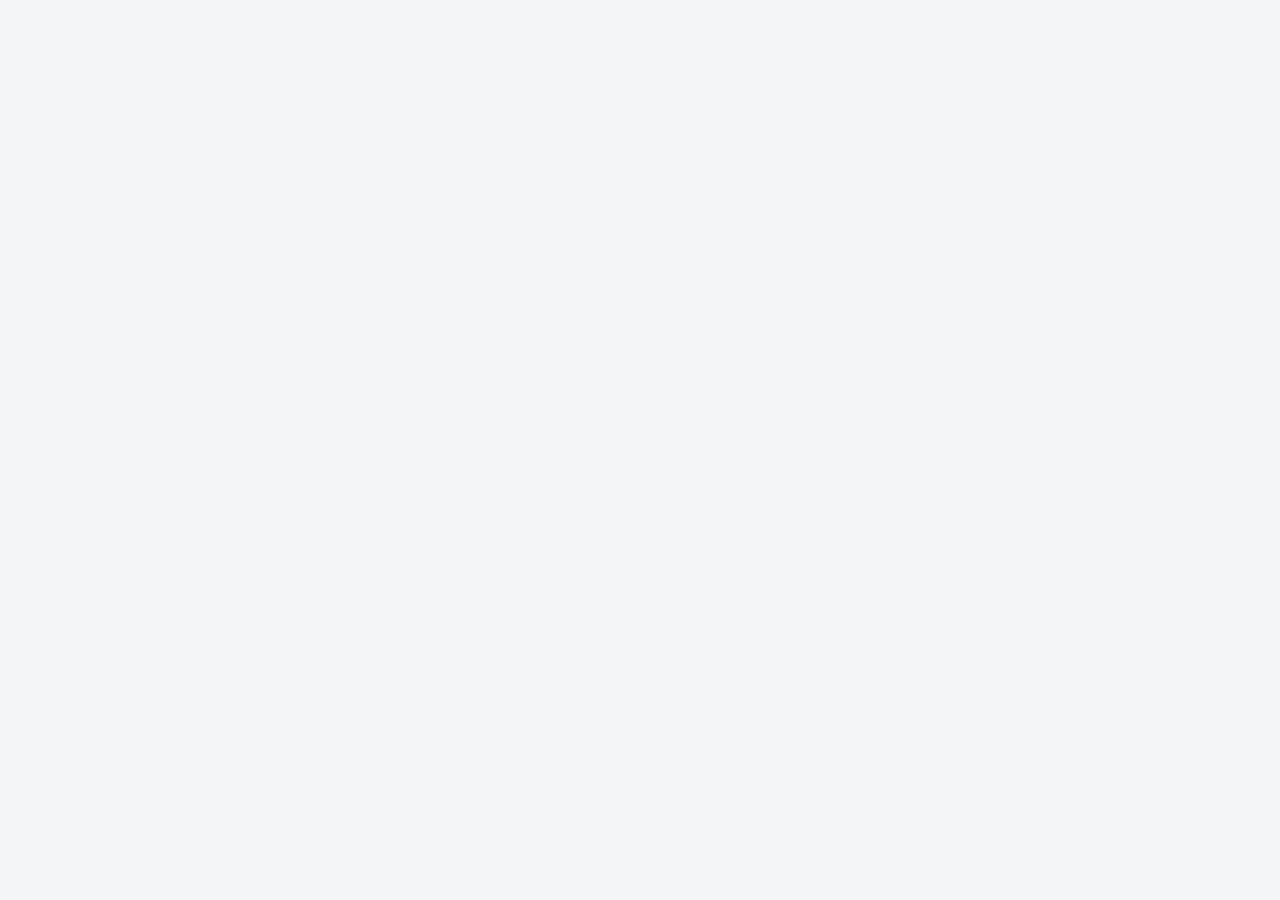
==== commit 7548782d: "Update admin panel, checkout flow, and supplier auth - Remove admin login gate; redirect unauthentic" ====
--- a/admin.html
+++ b/admin.html
@@ -11,44 +11,6 @@
 </head>
 <body>
 
-<!-- ======================================================  AUTH GATE  -->
-<div id="authGate" class="auth-screen">
-    <div class="auth-card">
-        <div class="auth-brand">
-            <span class="brand-font auth-logo">UGLYPH</span>
-            <span class="auth-pill">ADMIN</span>
-        </div>
-        <h1 class="auth-title">Welcome back</h1>
-        <p class="auth-subtitle">Sign in to access the admin dashboard</p>
-        <form id="adminLoginForm" class="auth-form">
-            <div class="field-group">
-                <label class="field-label">Email address</label>
-                <input type="email" id="adminEmail" class="field-input" placeholder="you@example.com" required autocomplete="email">
-            </div>
-            <div class="field-group">
-                <label class="field-label">Password</label>
-                <input type="password" id="adminPassword" class="field-input" placeholder="••••••••" required autocomplete="current-password">
-            </div>
-            <button type="submit" class="btn-primary btn-full">Sign In</button>
-        </form>
-        <p id="authStatus" class="auth-feedback"></p>
-        <a href="index.html" class="auth-back">← Back to store</a>
-    </div>
-</div>
-
-<!-- ====================================================== ACCESS DENIED  -->
-<div id="accessDenied" class="auth-screen" style="display:none;">
-    <div class="auth-card denied-card">
-        <div class="denied-icon">🔒</div>
-        <h1 class="auth-title">Access Denied</h1>
-        <p class="auth-subtitle">Your account doesn't have admin privileges.</p>
-        <div class="denied-hint">
-            <p>Run this SQL in Supabase to grant access:</p>
-            <code>UPDATE auth.users SET raw_app_meta_data = raw_app_meta_data || '{"role":"admin"}' WHERE email = 'your@email.com';</code>
-        </div>
-        <button id="deniedLogoutBtn" class="btn-outline btn-full">Logout & Try Again</button>
-    </div>
-</div>
 
 <!-- ====================================================== ADMIN PANEL  -->
 <div id="adminPanel" class="admin-layout" style="display:none;">
@@ -486,6 +448,7 @@
                 <p>No receipt uploaded by customer</p>
             </div>
         </div>
+        <div id="receiptActions" class="receipt-modal-actions" style="display:none;"></div>
     </div>
 </div>
 
--- a/admin.css
+++ b/admin.css
@@ -674,8 +674,12 @@
     display: flex; align-items: center; justify-content: center;
     flex-shrink: 0;
 }
-.order-customer-name { font-size: 15px; font-weight: 700; }
+.order-customer-name { font-size: 15px; font-weight: 700; margin-bottom: 6px; }
 .order-customer-contact { font-size: 12px; color: var(--text-2); margin-top: 1px; }
+.order-customer-details { flex: 1; min-width: 0; }
+.order-info-grid { display: grid; grid-template-columns: auto 1fr; gap: 2px 10px; align-items: baseline; }
+.order-info-label { font-size: 11px; font-weight: 600; color: var(--text-3); text-transform: uppercase; letter-spacing: 0.04em; white-space: nowrap; }
+.order-info-val { font-size: 12px; color: var(--text-2); word-break: break-word; }
 
 .order-items-list { margin-bottom: 0; }
 .order-item {
@@ -719,6 +723,9 @@
 .order-action:disabled { opacity: 0.5; cursor: not-allowed; }
 .oa-verify    { color: #166534; border-color: #86efac; background: #f0fdf4; }
 .oa-verify:hover { background: #dcfce7; }
+.oa-verified  { color: #166534; border-color: #86efac; background: #f0fdf4; }
+.oa-verified:hover { background: #dcfce7; }
+
 .oa-packaging { color: #1e40af; border-color: #93c5fd; background: #eff6ff; }
 .oa-packaging:hover { background: #dbeafe; }
 .oa-shipping  { color: #6b21a8; border-color: #d8b4fe; background: #faf5ff; }
@@ -1010,6 +1017,7 @@
 .receipt-img-wrap img { width: 100%; border-radius: var(--radius-sm); border: 1px solid var(--border); }
 .receipt-empty { display: flex; flex-direction: column; align-items: center; gap: 10px; padding: 40px 20px; text-align: center; }
 .receipt-empty p { font-size: 13px; color: var(--text-3); }
+.receipt-modal-actions { display: flex; gap: 8px; justify-content: flex-end; padding: 14px 20px; border-top: 1px solid var(--border); }
 
 /* ==========================================================================
    TOAST
